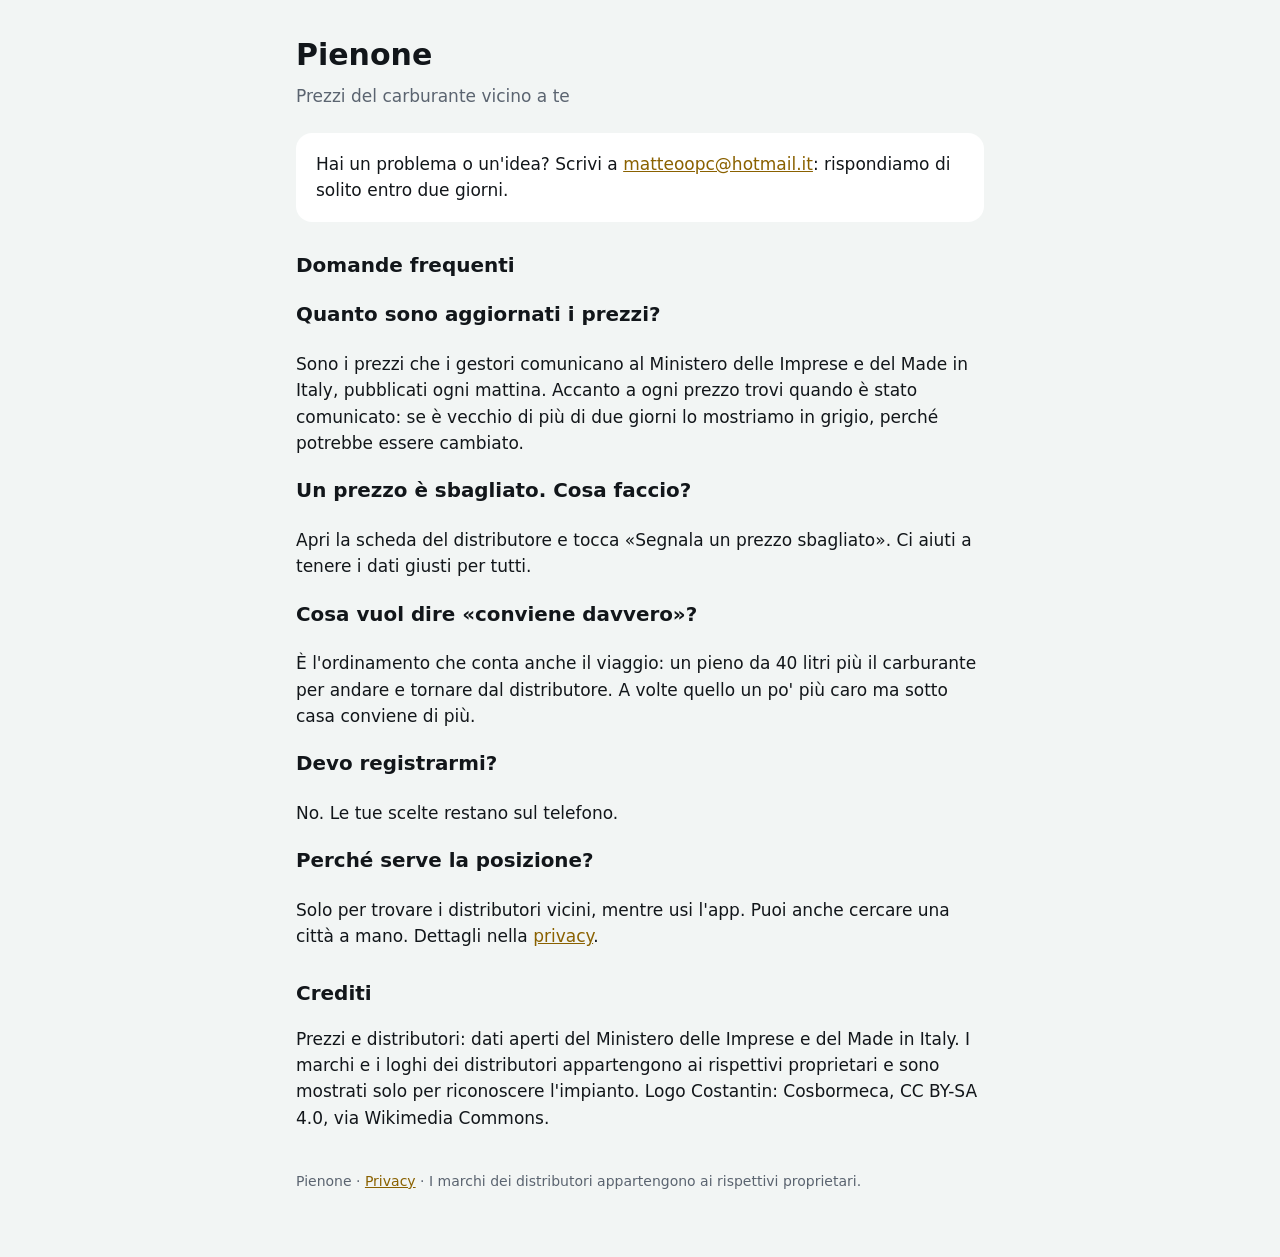
==== index.html @ f9184a26 "Privacy e supporto di Pienone" ====
<!doctype html>
<html lang="it"><head><meta charset="utf-8"><meta name="viewport" content="width=device-width,initial-scale=1">
<title>Pienone — Supporto</title><link rel="stylesheet" href="stile.css"></head>
<body><main>
<h1>Pienone</h1>
<p class="data">Prezzi del carburante vicino a te</p>

<div class="scheda">Hai un problema o un'idea? Scrivi a <a href="mailto:matteoopc@hotmail.it">matteoopc@hotmail.it</a>: rispondiamo di solito entro due giorni.</div>

<h2>Domande frequenti</h2>
<h3>Quanto sono aggiornati i prezzi?</h3>
<p>Sono i prezzi che i gestori comunicano al Ministero delle Imprese e del Made in Italy, pubblicati ogni mattina. Accanto a ogni prezzo trovi quando è stato comunicato: se è vecchio di più di due giorni lo mostriamo in grigio, perché potrebbe essere cambiato.</p>
<h3>Un prezzo è sbagliato. Cosa faccio?</h3>
<p>Apri la scheda del distributore e tocca «Segnala un prezzo sbagliato». Ci aiuti a tenere i dati giusti per tutti.</p>
<h3>Cosa vuol dire «conviene davvero»?</h3>
<p>È l'ordinamento che conta anche il viaggio: un pieno da 40 litri più il carburante per andare e tornare dal distributore. A volte quello un po' più caro ma sotto casa conviene di più.</p>
<h3>Devo registrarmi?</h3>
<p>No. Le tue scelte restano sul telefono.</p>
<h3>Perché serve la posizione?</h3>
<p>Solo per trovare i distributori vicini, mentre usi l'app. Puoi anche cercare una città a mano. Dettagli nella <a href="privacy.html">privacy</a>.</p>

<h2>Crediti</h2>
<p>Prezzi e distributori: dati aperti del Ministero delle Imprese e del Made in Italy. I marchi e i loghi dei distributori appartengono ai rispettivi proprietari e sono mostrati solo per riconoscere l'impianto. Logo Costantin: Cosbormeca, CC BY-SA 4.0, via Wikimedia Commons.</p>

<footer>Pienone · <a href="privacy.html">Privacy</a> · I marchi dei distributori appartengono ai rispettivi proprietari.</footer>
</main></body></html>
---- stile.css ----
:root{--fondo:#F2F5F4;--testo:#12161A;--secondario:#5b6470;--accento:#8A6100;--scheda:#fff}
@media (prefers-color-scheme:dark){:root{--fondo:#12161A;--testo:#EEF1F4;--secondario:#9aa3ad;--accento:#F2B233;--scheda:#1B222A}}
*{box-sizing:border-box}body{margin:0;background:var(--fondo);color:var(--testo);font:17px/1.55 -apple-system,BlinkMacSystemFont,"SF Pro Text",system-ui,sans-serif}
main{max-width:720px;margin:0 auto;padding:32px 16px 64px}h1{font-size:30px;margin:0 0 4px}h2{font-size:20px;margin:28px 0 8px}
.data{color:var(--secondario);margin:0 0 24px}.scheda{background:var(--scheda);border-radius:16px;padding:18px 20px;margin:16px 0}
a{color:var(--accento)}ul{padding-left:20px}li{margin:6px 0}footer{color:var(--secondario);font-size:14px;margin-top:40px}
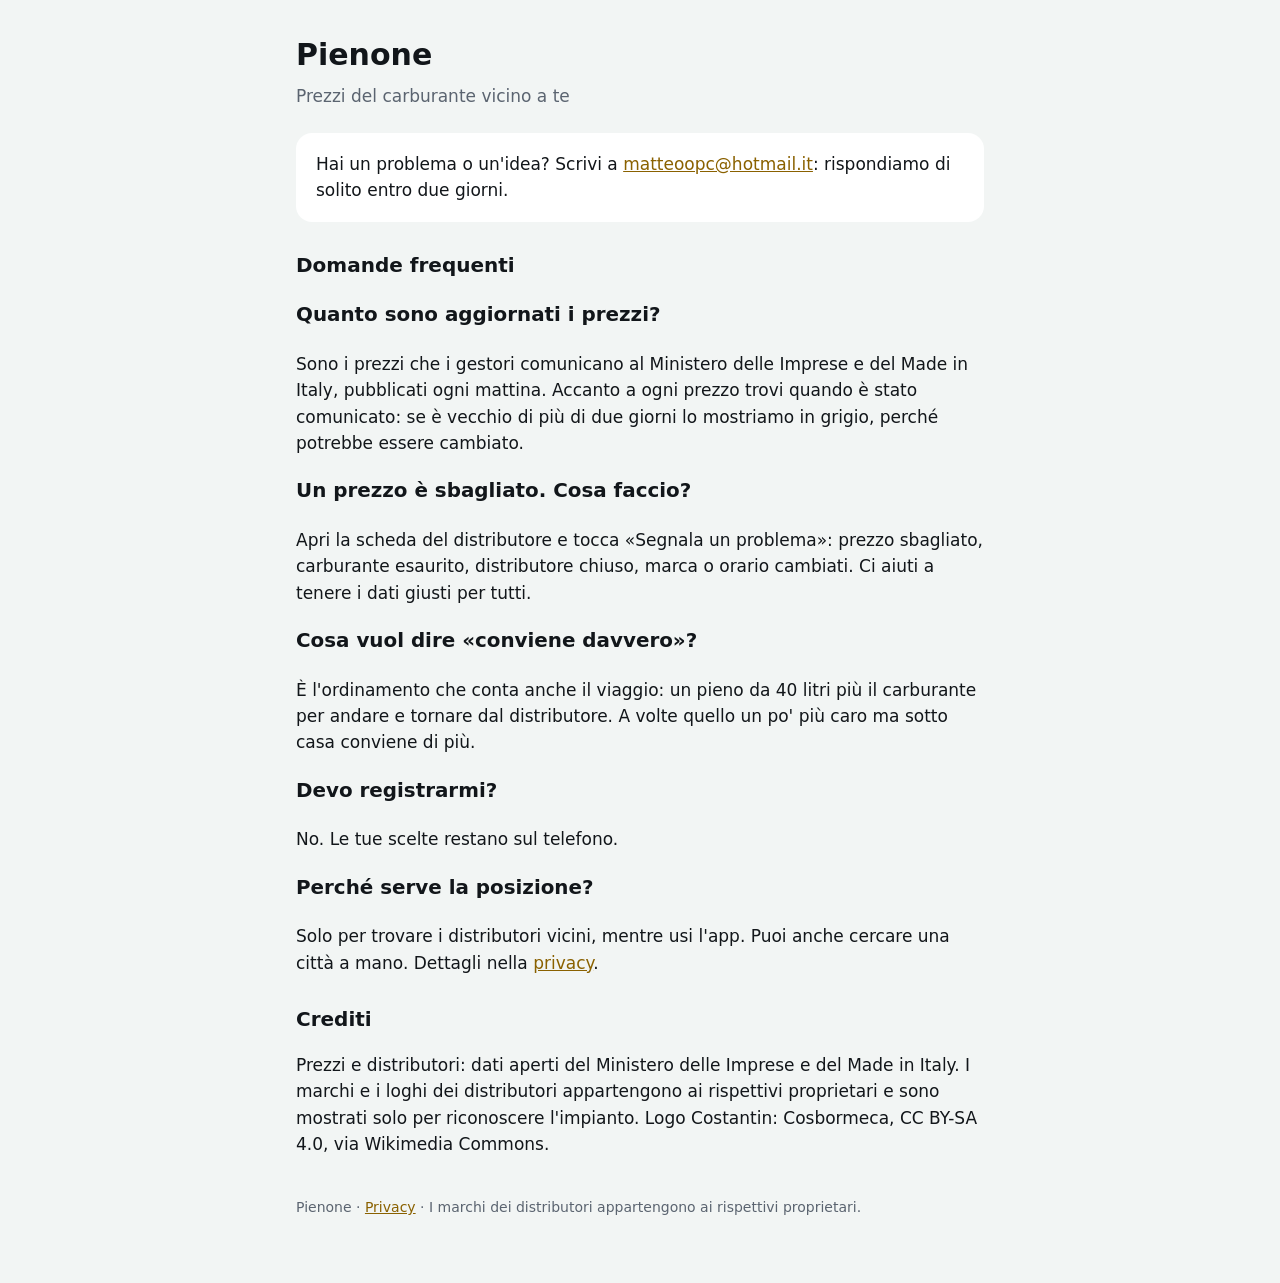
==== commit d261a353: "Privacy e supporto di Pienone" ====
--- a/index.html
+++ b/index.html
@@ -11,7 +11,7 @@
 <h3>Quanto sono aggiornati i prezzi?</h3>
 <p>Sono i prezzi che i gestori comunicano al Ministero delle Imprese e del Made in Italy, pubblicati ogni mattina. Accanto a ogni prezzo trovi quando è stato comunicato: se è vecchio di più di due giorni lo mostriamo in grigio, perché potrebbe essere cambiato.</p>
 <h3>Un prezzo è sbagliato. Cosa faccio?</h3>
-<p>Apri la scheda del distributore e tocca «Segnala un prezzo sbagliato». Ci aiuti a tenere i dati giusti per tutti.</p>
+<p>Apri la scheda del distributore e tocca «Segnala un problema»: prezzo sbagliato, carburante esaurito, distributore chiuso, marca o orario cambiati. Ci aiuti a tenere i dati giusti per tutti.</p>
 <h3>Cosa vuol dire «conviene davvero»?</h3>
 <p>È l'ordinamento che conta anche il viaggio: un pieno da 40 litri più il carburante per andare e tornare dal distributore. A volte quello un po' più caro ma sotto casa conviene di più.</p>
 <h3>Devo registrarmi?</h3>
